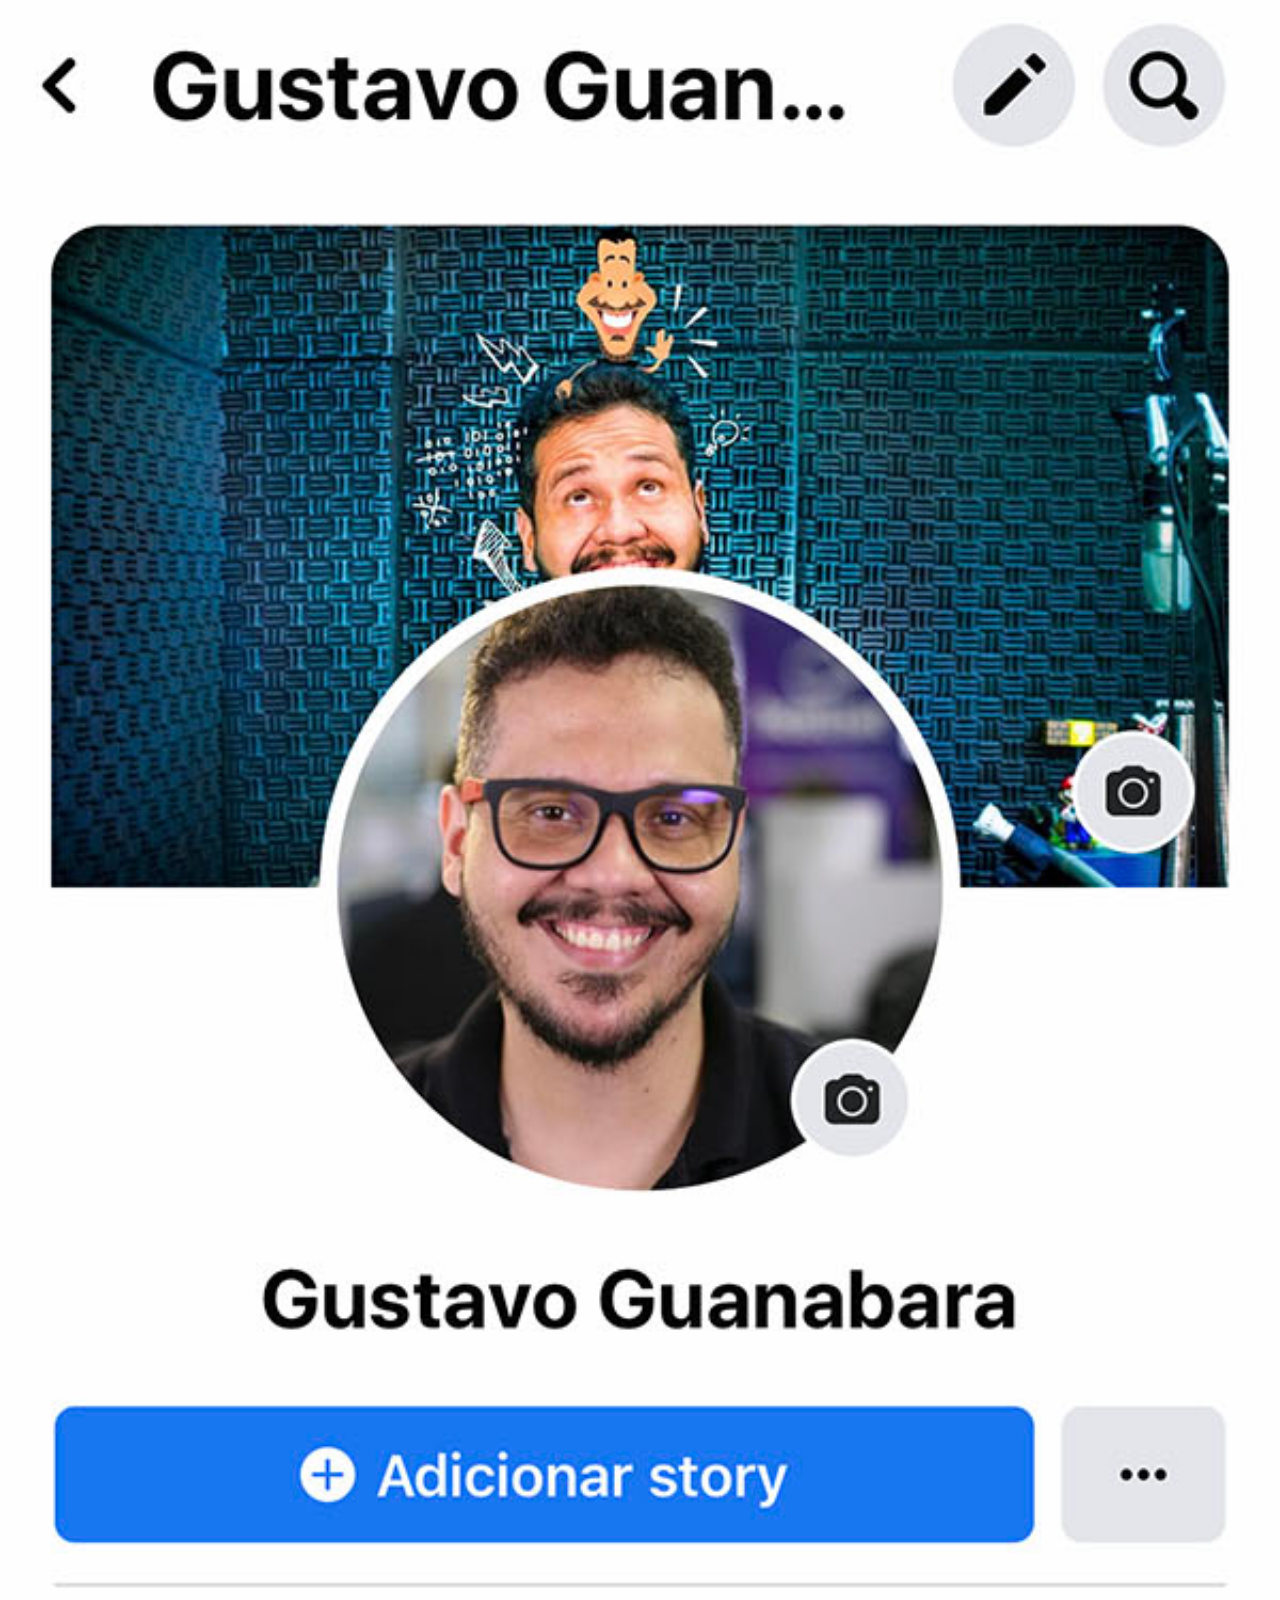
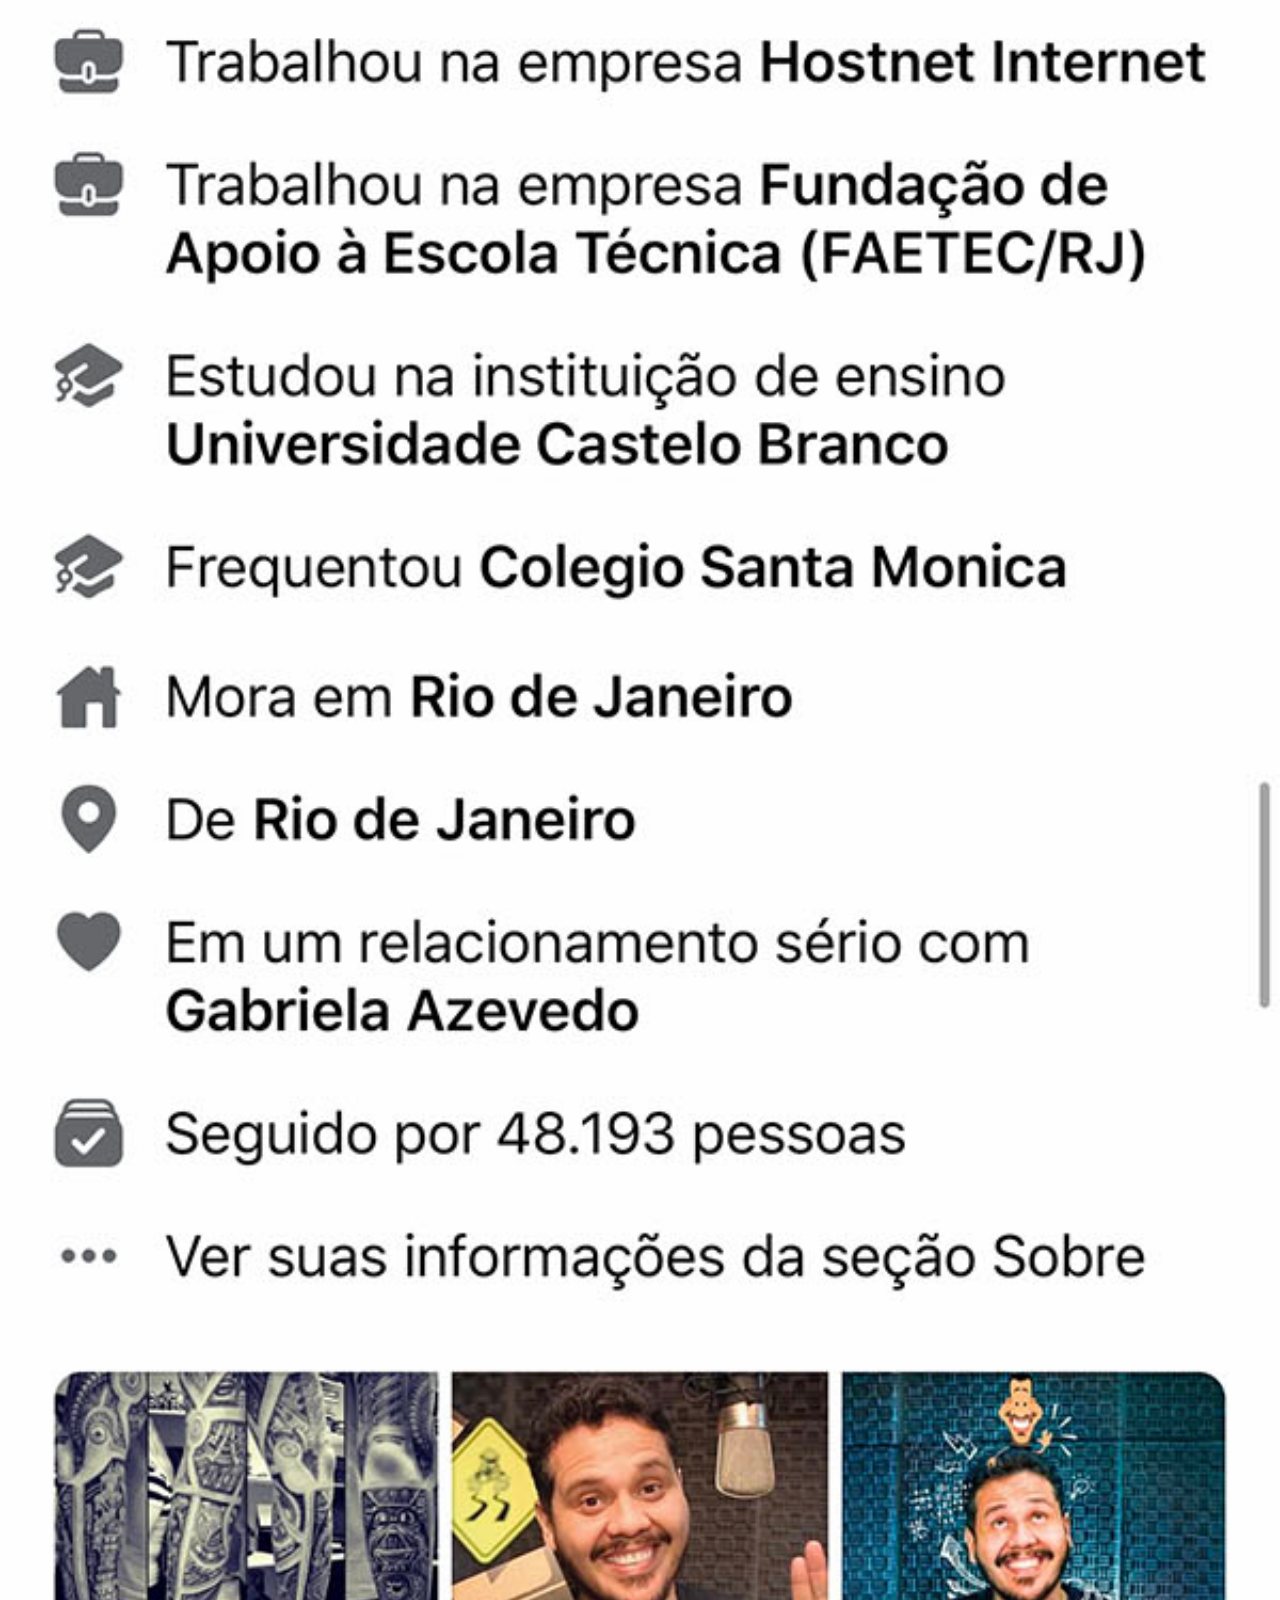
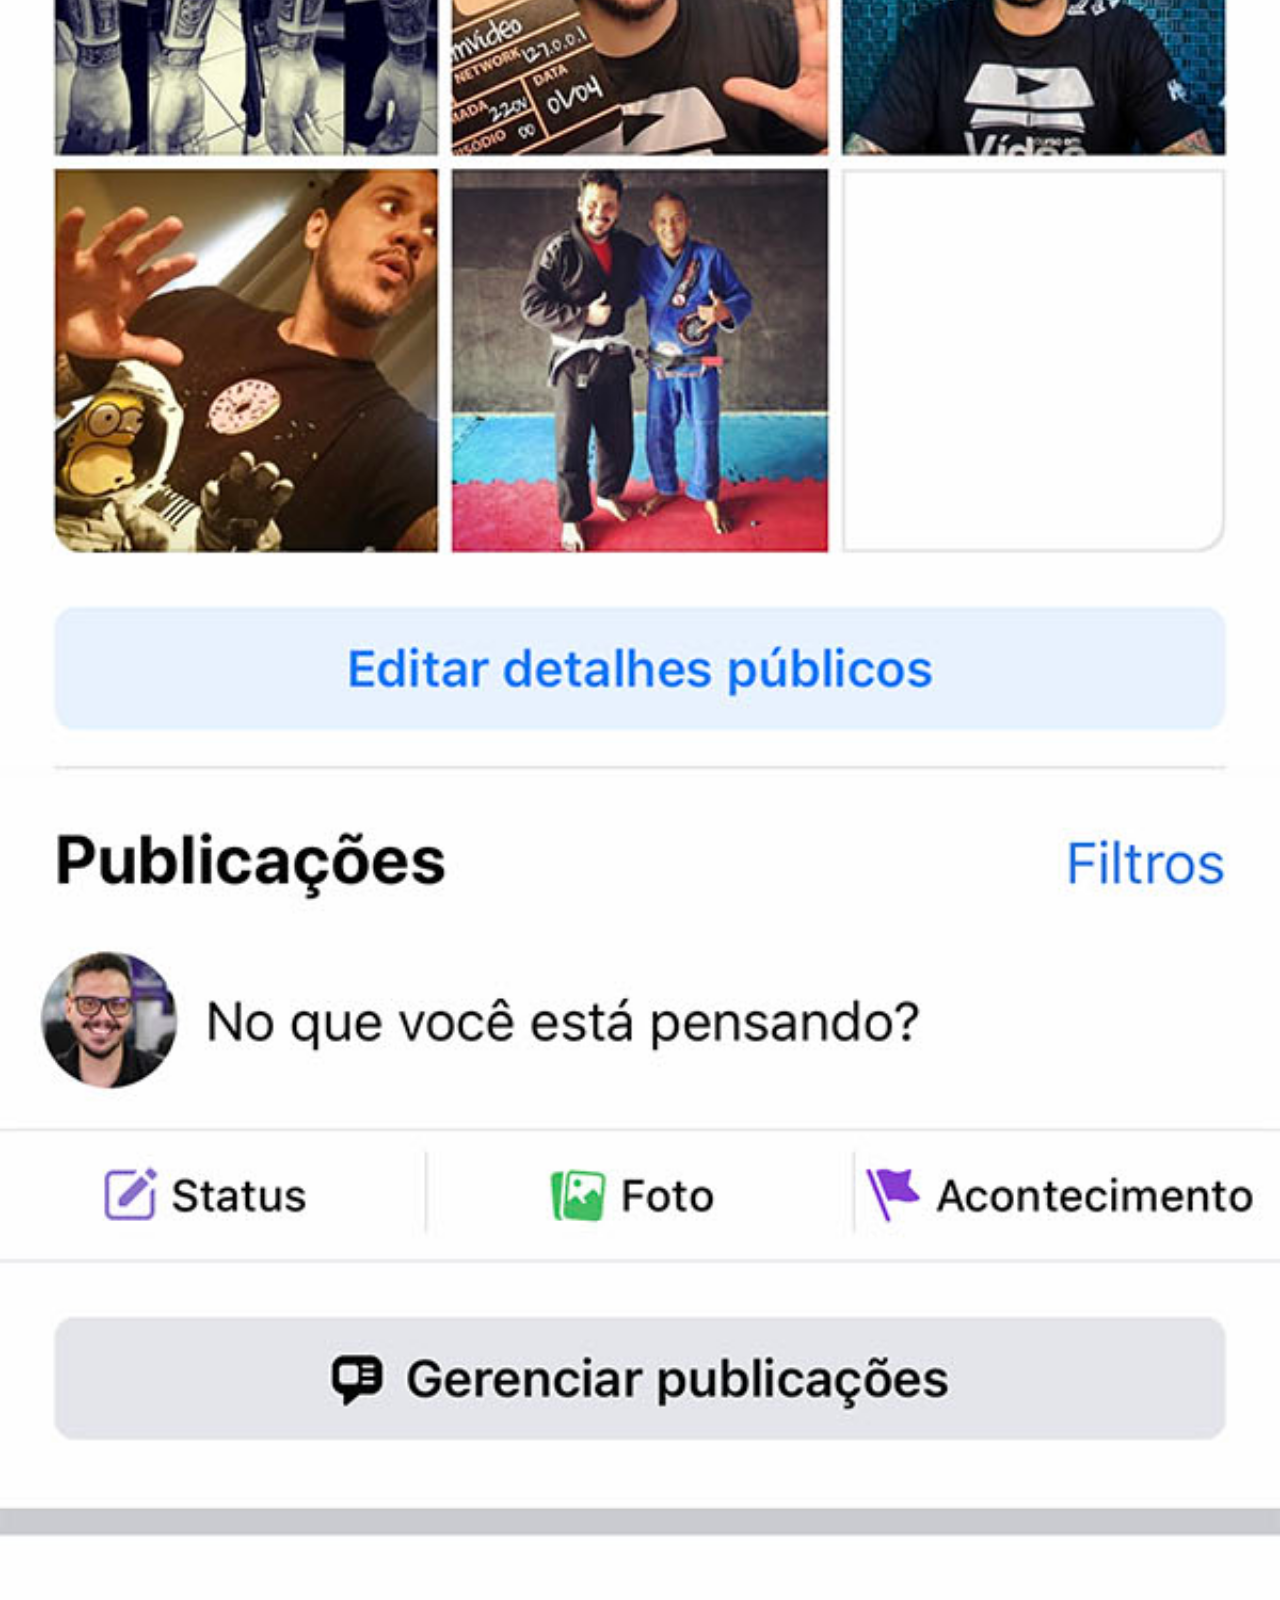
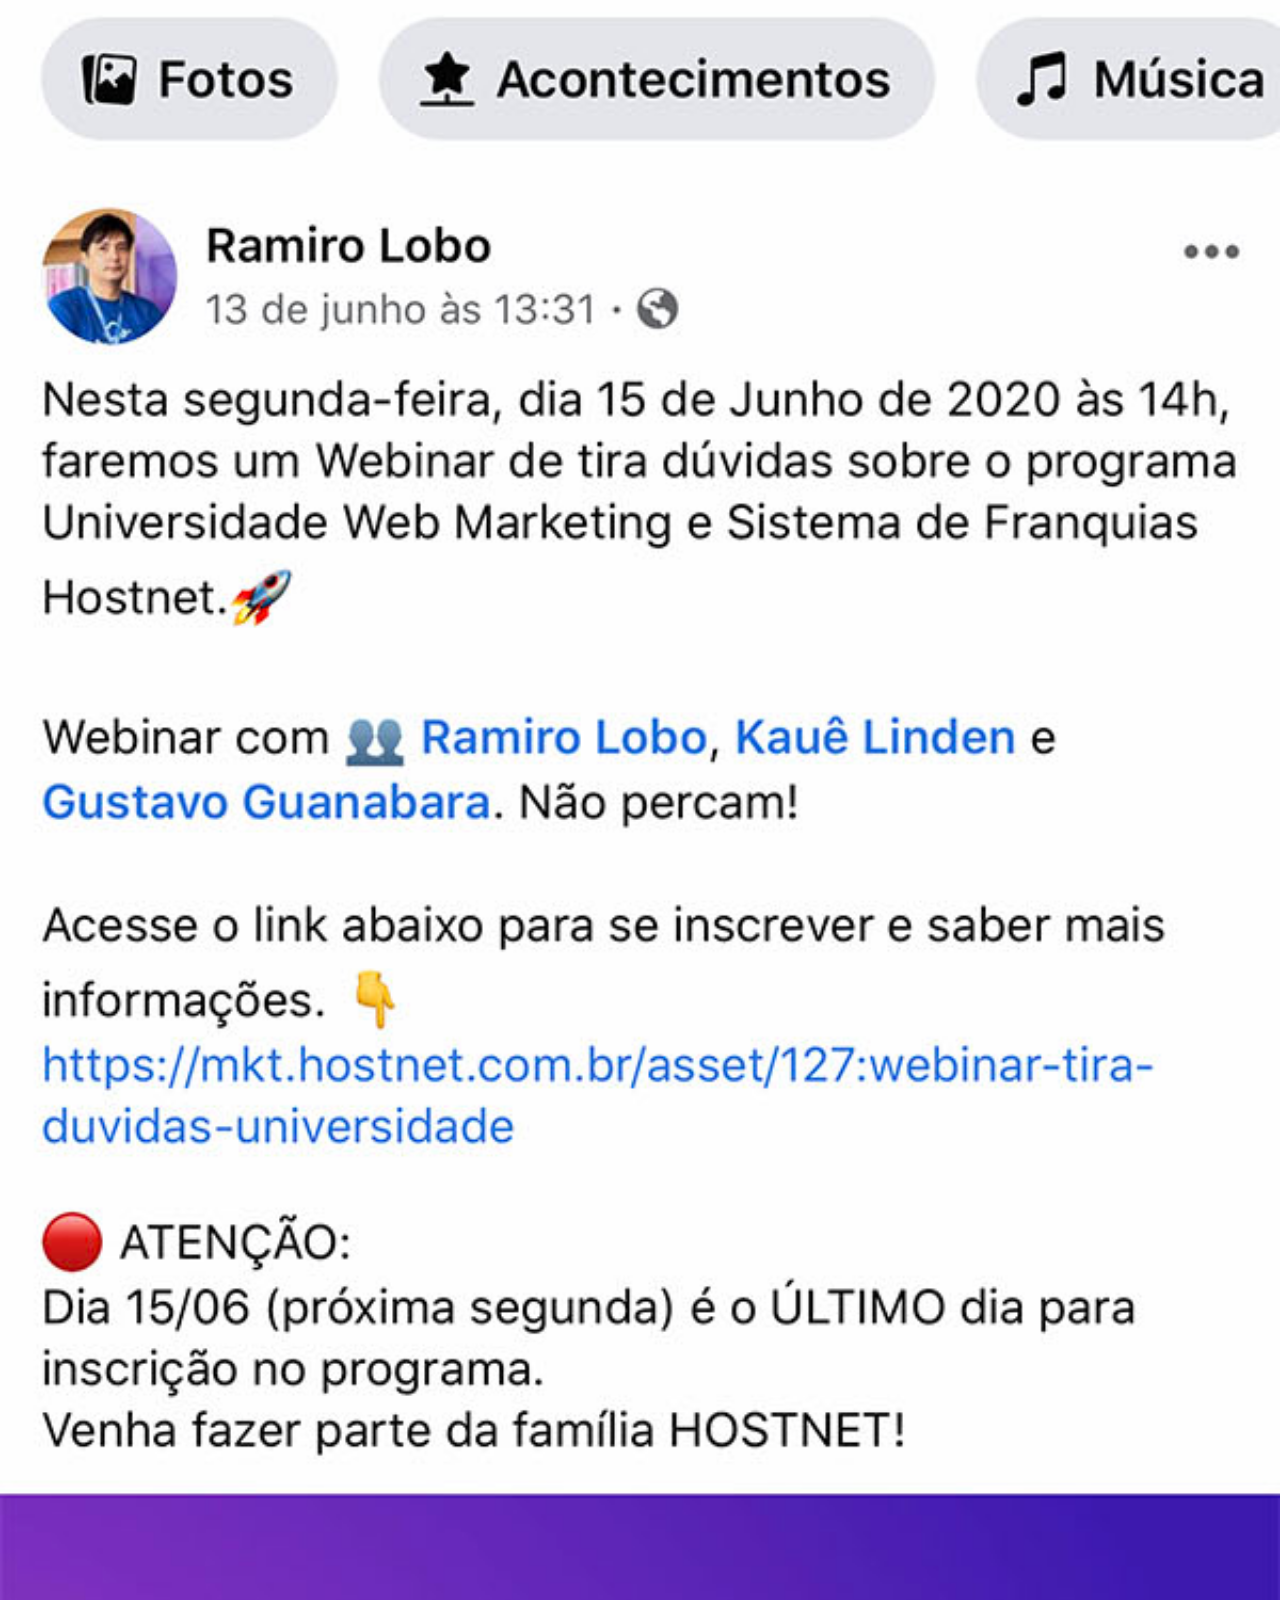
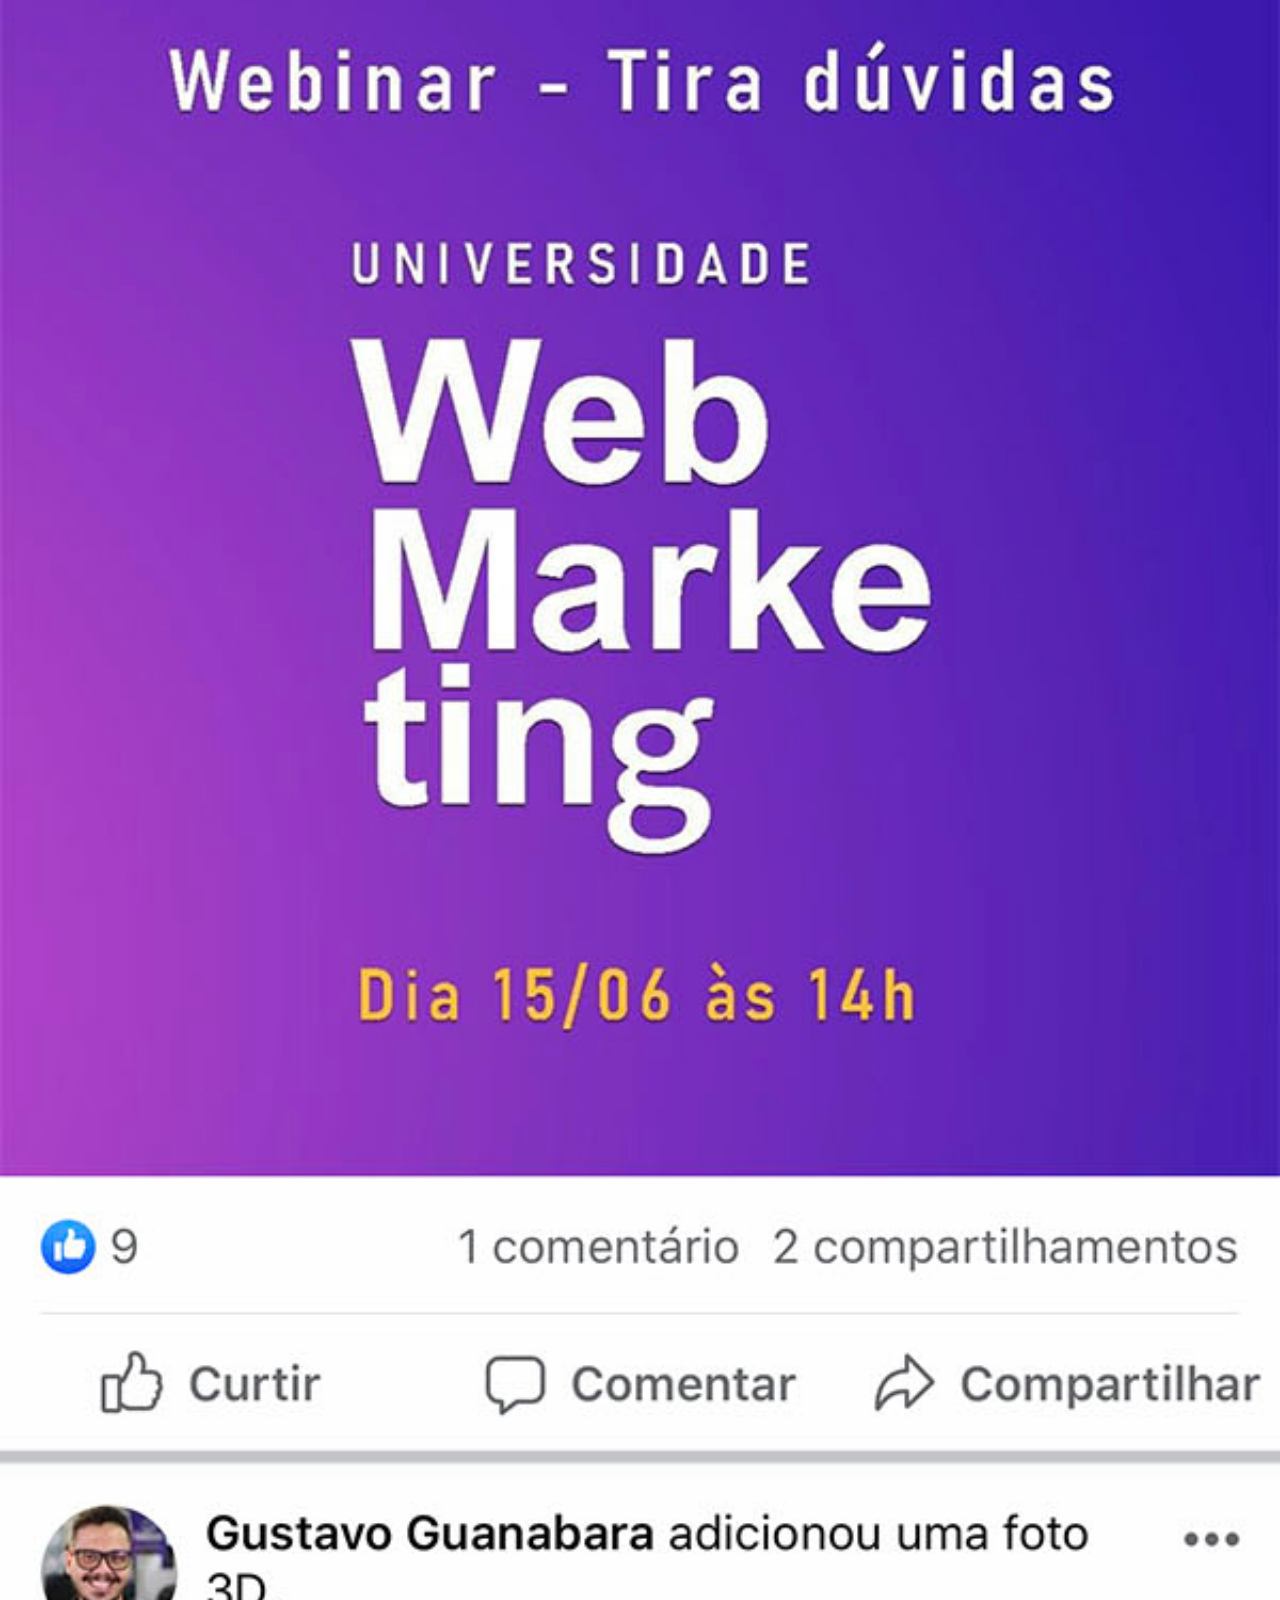
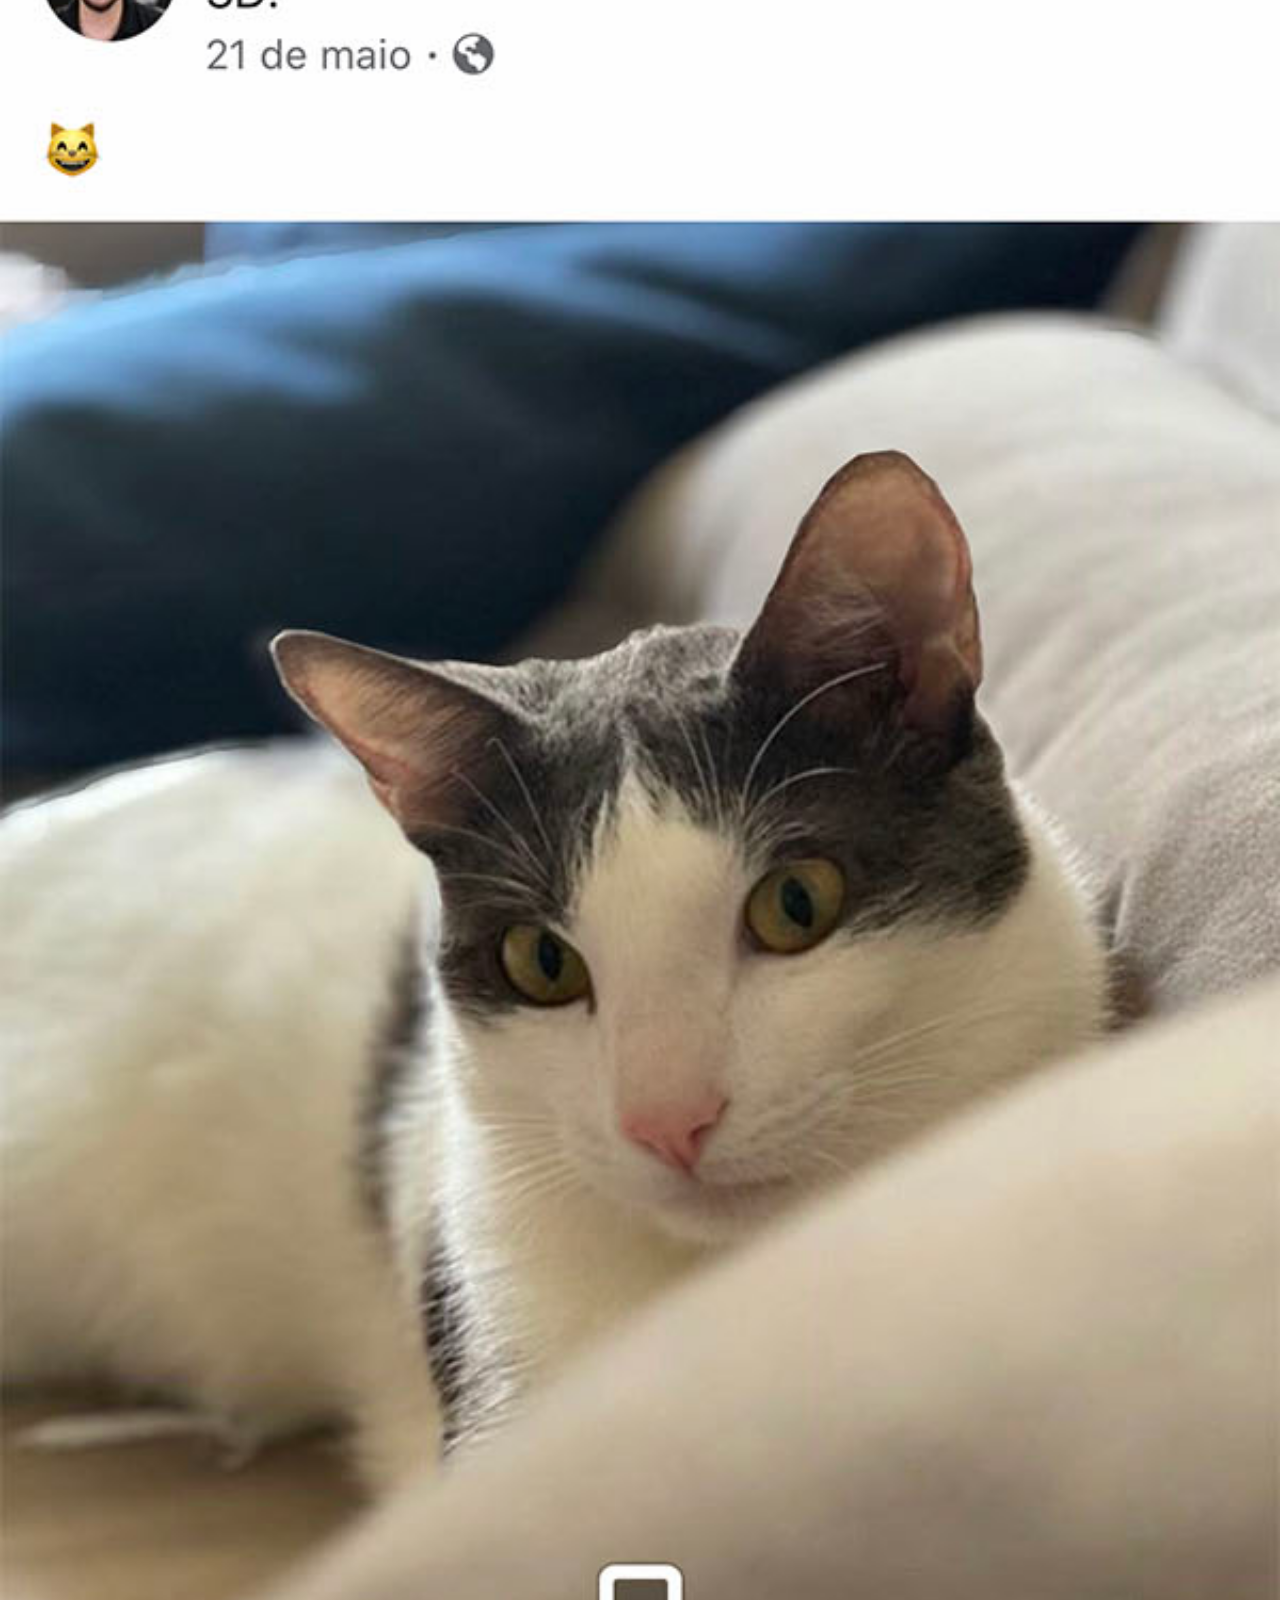
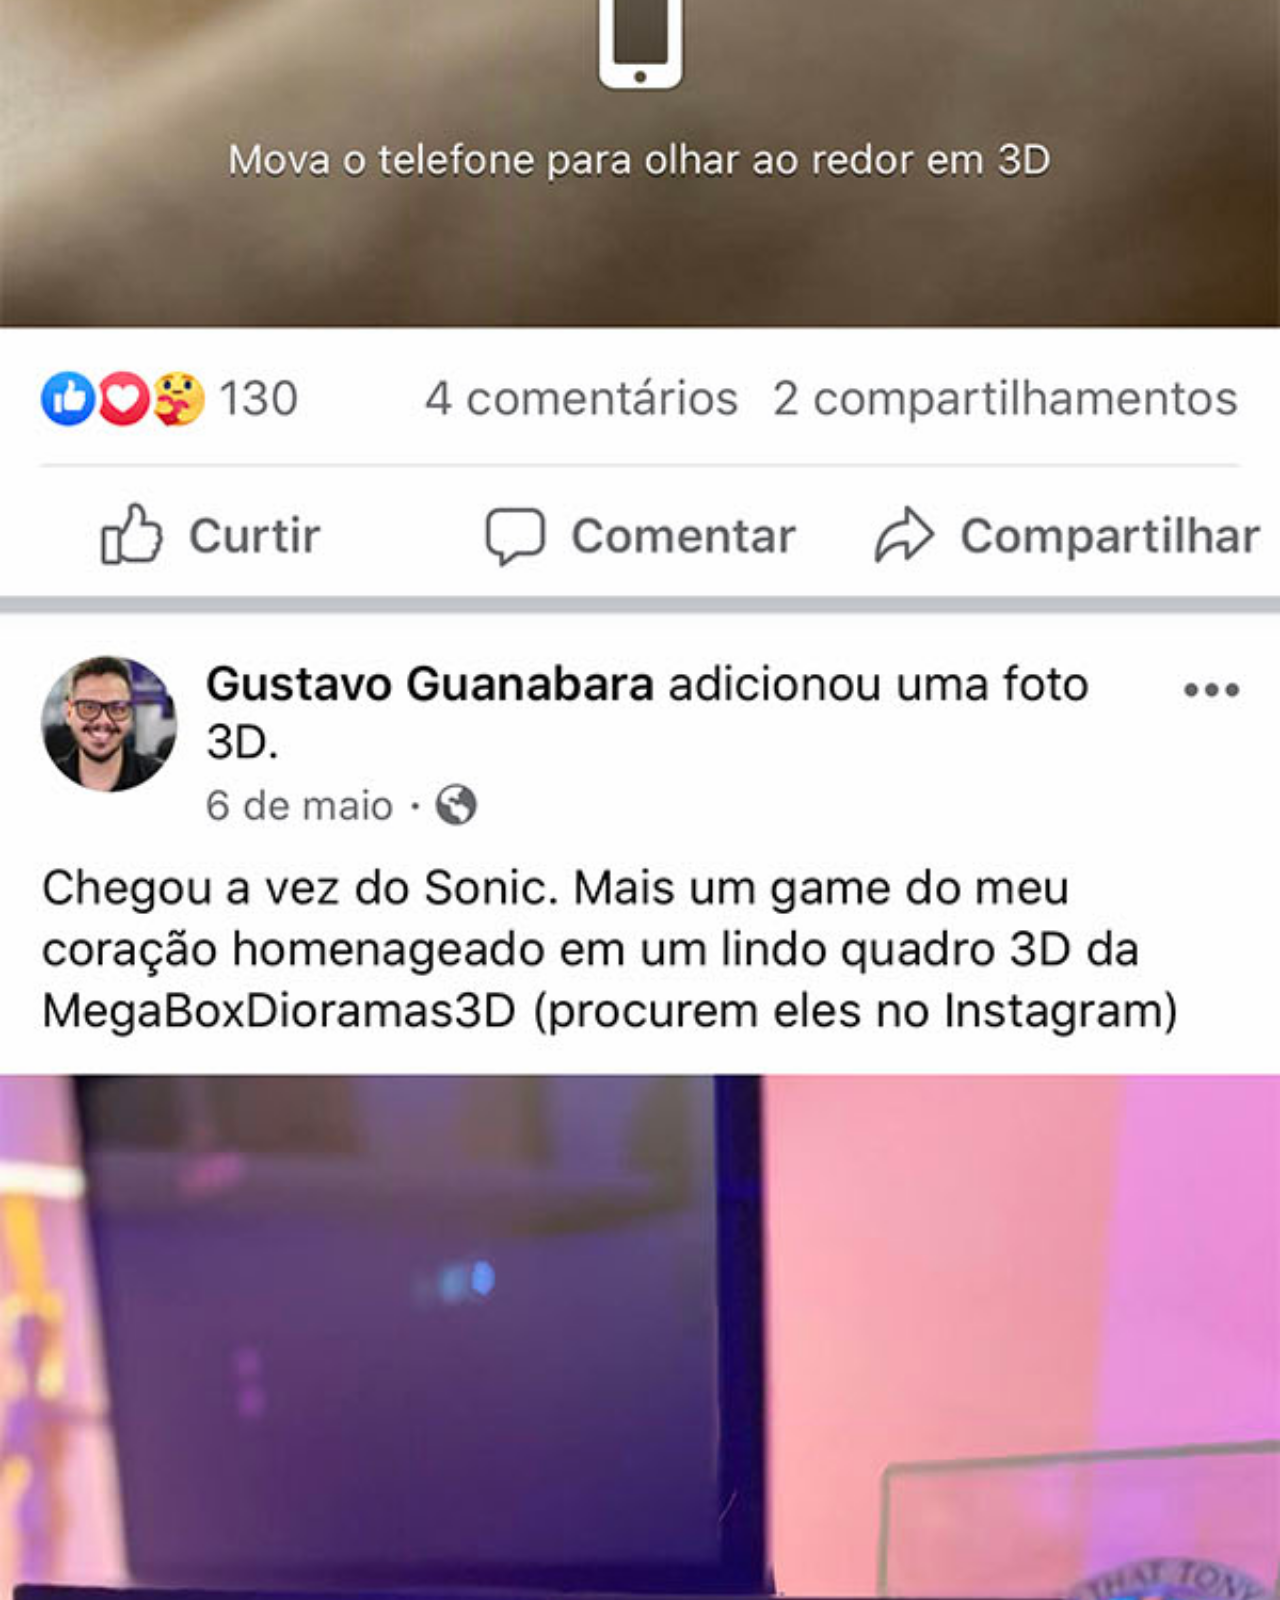
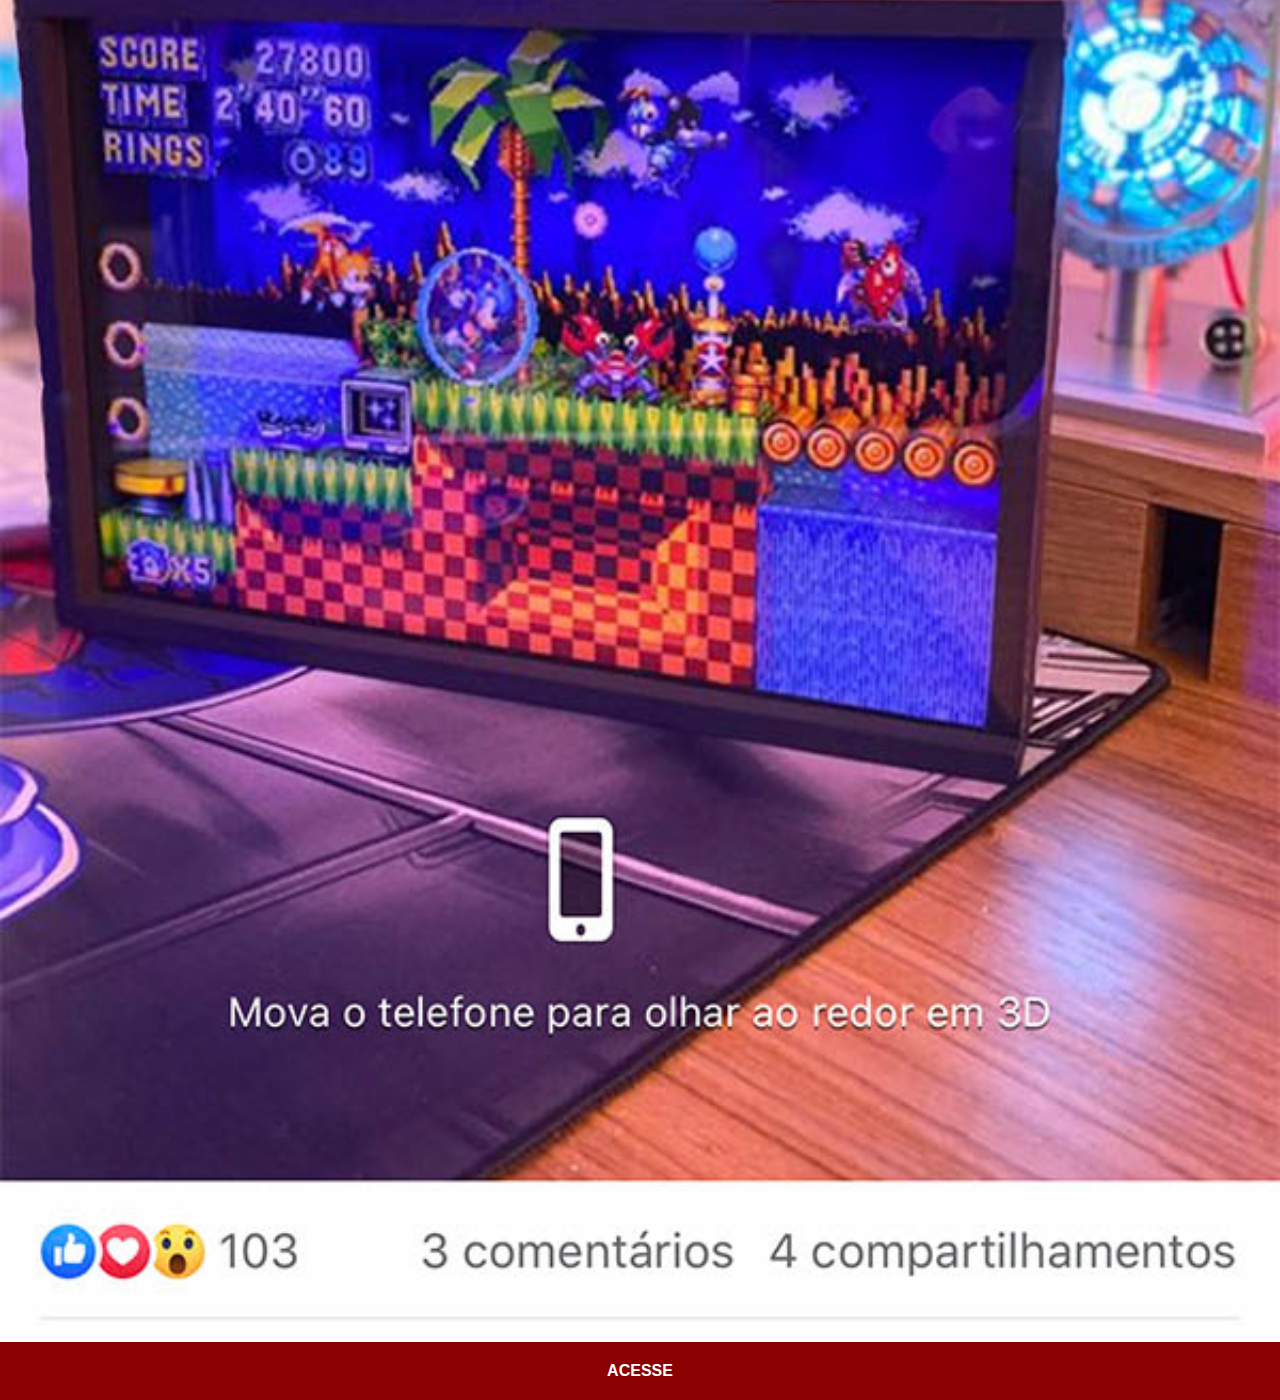
==== facebook.html @ aa084bf5 "Adicionei links das redes sociais" ====
<!DOCTYPE html>
<html lang="pt-br">
<head>
    <meta charset="UTF-8">
    <meta http-equiv="X-UA-Compatible" content="IE=edge">
    <meta name="viewport" content="width=device-width, initial-scale=1.0">
    <title>Facebook</title>
    <link rel="stylesheet" href="estilos/social.css">
</head>
<body>
    <img src="imagens/tela-facebook.jpg" alt="Facebook">
    <a href="https://www.facebook.com/" target="_blank">ACESSE</a>
</body>
</html>
---- estilos/social.css ----
@charset "UTF-8";

* {
    margin: 0px;
    padding: 0px;
    font-family: Arial, Helvetica, sans-serif;
}

::-webkit-scrollbar {
    width: 0px;
    height: 0px;
}

img {
    width: 100vw;
}

a {
    display: block;
    background-color: darkred;
    color: white;
    padding: 20px;
    text-align: center;
    font-weight: bolder;
    text-decoration: none;
}

a:hover {
    background-color: red;
}
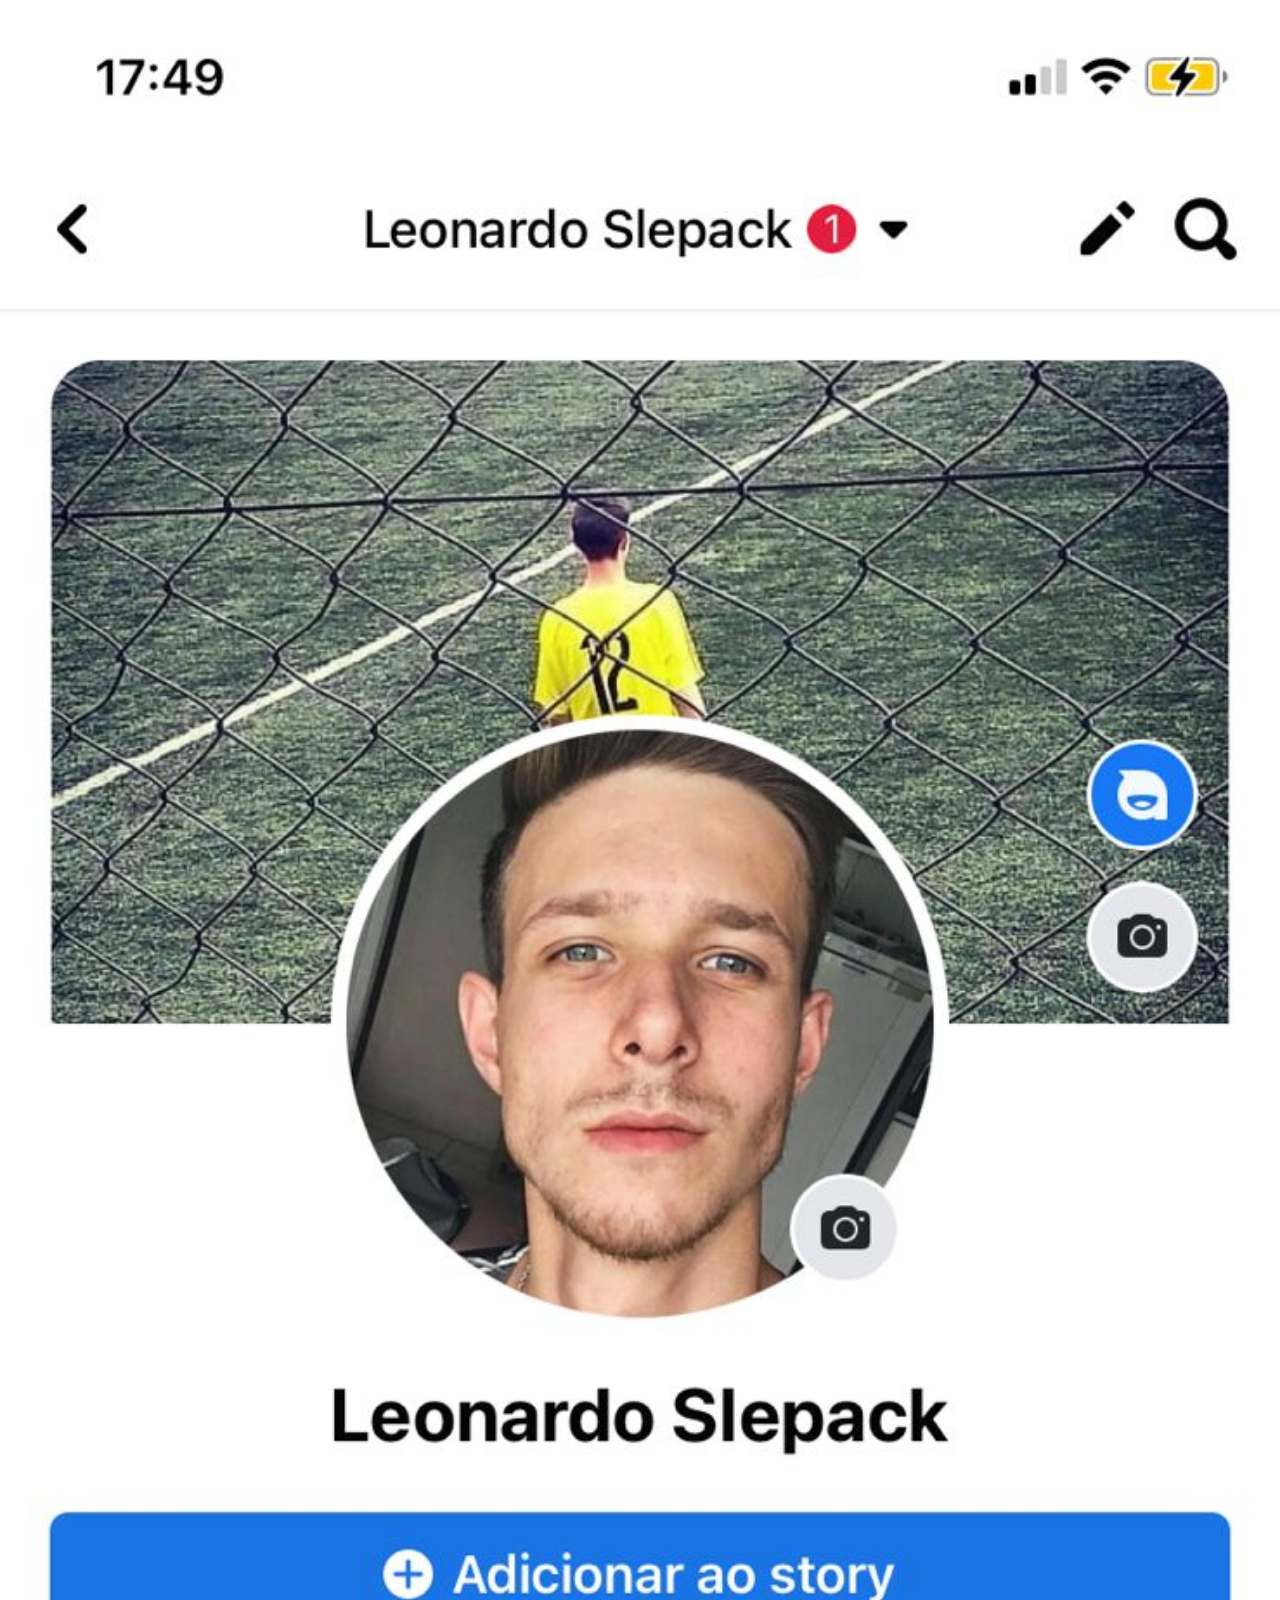
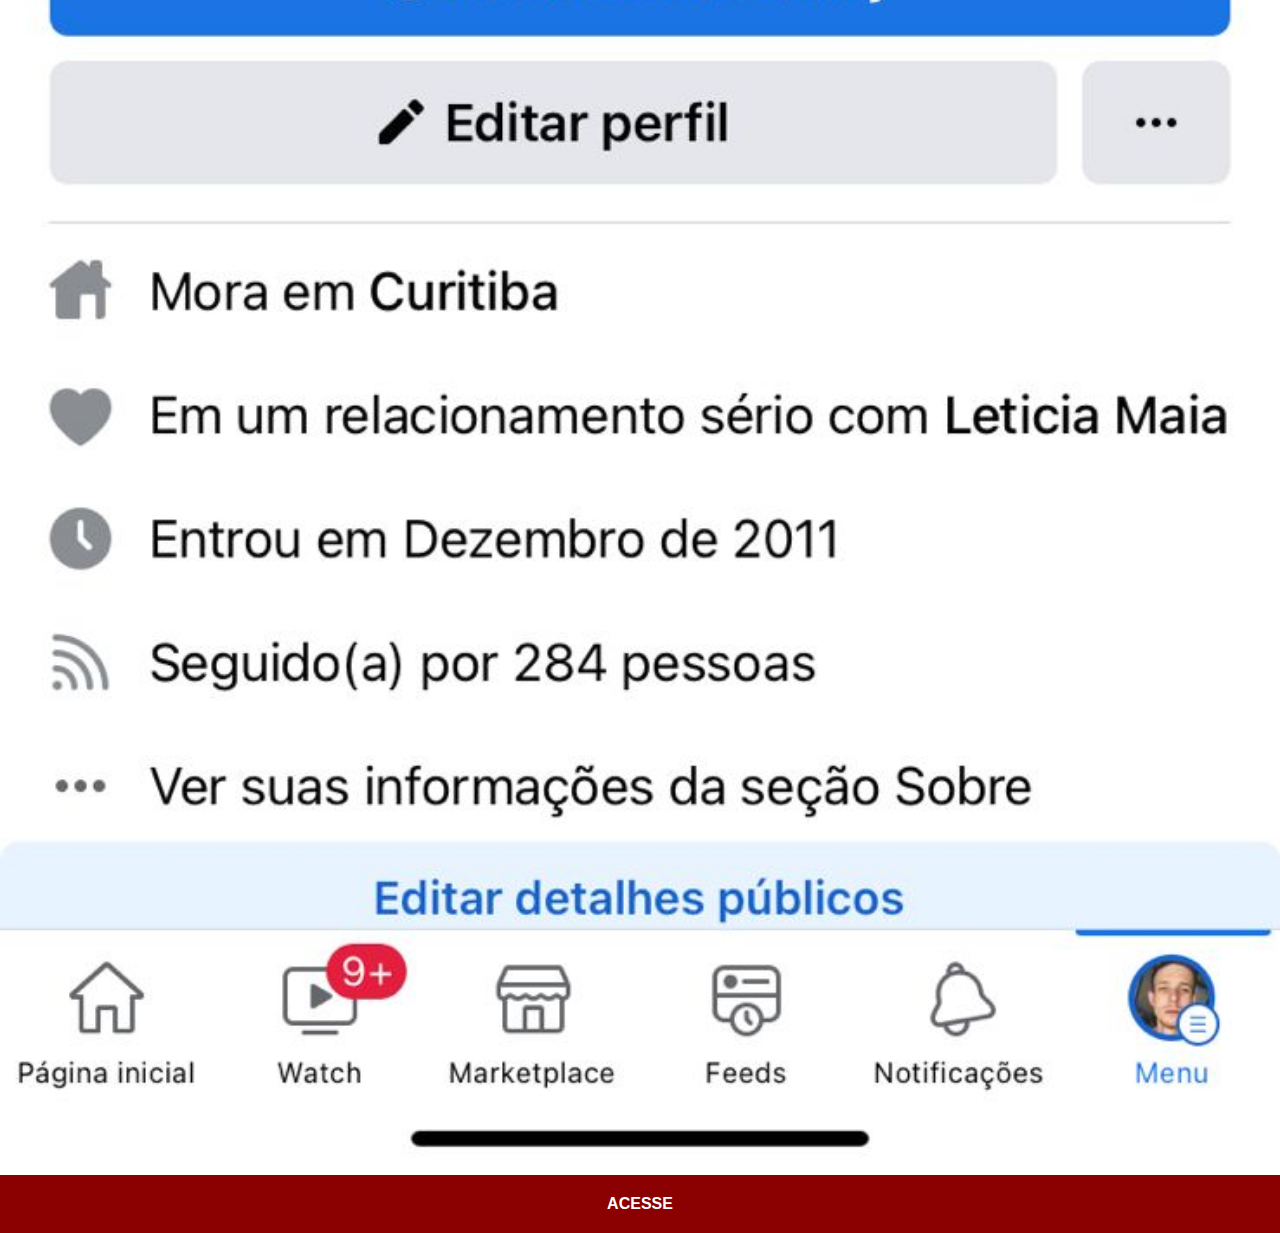
==== commit 2db63411: "Terminei os acessos das redes sociais com minhas imagens" ====
--- a/facebook.html
+++ b/facebook.html
@@ -8,7 +8,7 @@
     <link rel="stylesheet" href="estilos/social.css">
 </head>
 <body>
-    <img src="imagens/tela-facebook.jpg" alt="Facebook">
+    <img src="imagens/facebook2.jpeg" alt="Facebook">
     <a href="https://www.facebook.com/" target="_blank">ACESSE</a>
 </body>
 </html>